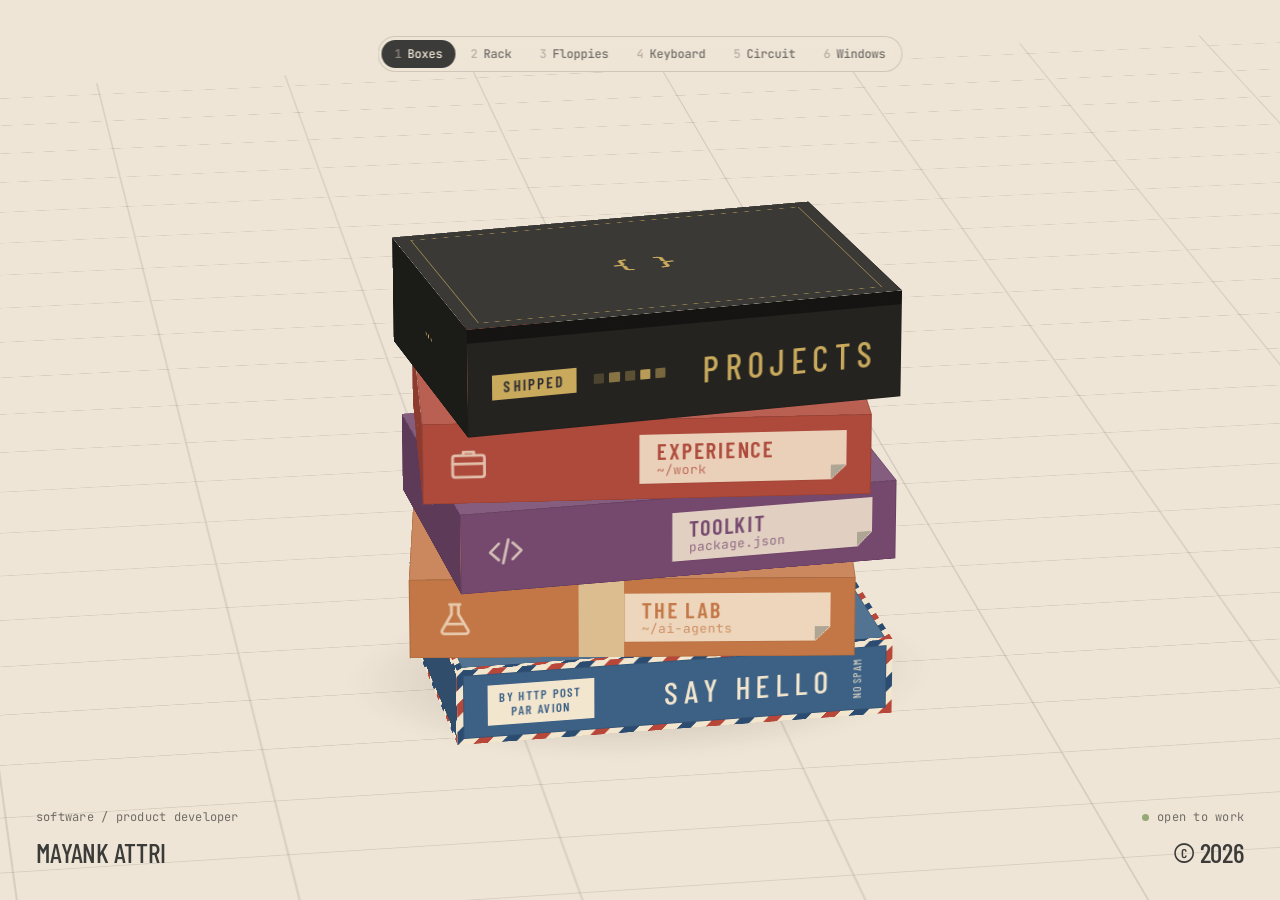
==== index.html @ 4589645f "Portfolio site: six 3D views, projects, experience and lab Plain HTML/CSS/JS portfolio with a switch" ====
<!doctype html>
<html lang="en">
<head>
  <meta charset="utf-8">
  <meta name="viewport" content="width=device-width, initial-scale=1">
  <title>Mayank Attri</title>
  <meta name="description" content="Mayank Attri — software & product developer. Projects, experience, toolkit and contact, in six switchable 3D views.">
  <link rel="preconnect" href="https://fonts.googleapis.com">
  <link rel="preconnect" href="https://fonts.gstatic.com" crossorigin>
  <link rel="stylesheet" href="https://fonts.googleapis.com/css2?family=Barlow+Condensed:wght@400;500;600;700&family=JetBrains+Mono:wght@400;500&family=Caveat:wght@500&display=swap">
  <link rel="icon" href="favicon.svg" type="image/svg+xml">
  <link rel="stylesheet" href="css/base.css?v=10">
  <link rel="stylesheet" href="css/home.css?v=10">
  <link rel="stylesheet" href="css/views.css?v=10">
  <script src="js/data.js?v=10" defer></script>
  <script src="js/views.js?v=10" defer></script>
  <script src="js/home.js?v=10" defer></script>
  <script src="js/twist.js?v=10" defer></script>
  <script src="js/lift.js?v=10" defer></script>
</head>
<body>
<main class="home" data-view="boxes">
  <div class="switcher" role="tablist" aria-label="Choose a view">
    <button type="button" role="tab" data-view="boxes" aria-selected="true"><kbd>1</kbd>Boxes</button>
    <button type="button" role="tab" data-view="rack" aria-selected="false"><kbd>2</kbd>Rack</button>
    <button type="button" role="tab" data-view="floppies" aria-selected="false"><kbd>3</kbd>Floppies</button>
    <button type="button" role="tab" data-view="keyboard" aria-selected="false"><kbd>4</kbd>Keyboard</button>
    <button type="button" role="tab" data-view="circuit" aria-selected="false"><kbd>5</kbd>Circuit</button>
    <button type="button" role="tab" data-view="windows" aria-selected="false"><kbd>6</kbd>Windows</button>
  </div>

  <p class="corner role">software / product developer</p>
  <p class="corner status"><span class="dot" aria-hidden="true"></span> open to work</p>

  <section class="view" data-view="boxes">
  <nav class="stage" aria-label="Sections — boxes">
    <div class="world" data-twist data-lift data-stacked="true">
      <div class="ground" aria-hidden="true"></div>
      <div class="shadow" aria-hidden="true"></div>

      <!-- Top: projects — the lidded black box -->
      <a class="box b-projects" href="projects.html" aria-label="Projects">
        <span class="face f-front">
          <span class="plate">SHIPPED</span>
          <span class="commits" aria-hidden="true"><i></i><i></i><i></i><i></i><i></i></span>
          <span class="spine">PROJECTS</span>
        </span>
        <span class="face f-back"></span>
        <span class="face f-left"><span class="dots">•••</span></span>
        <span class="face f-right"></span>
        <span class="face f-top"><span class="emblem">{ }</span></span>
        <span class="face f-bottom"></span>
      </a>

      <!-- Experience -->
      <a class="box b-work" href="work.html" aria-label="Experience">
        <span class="face f-front">
          <svg class="icon" viewBox="0 0 24 24" aria-hidden="true"><rect x="3" y="7" width="18" height="13" rx="1.5"/><path d="M9 7V5h6v2M3 12h18"/></svg>
          <span class="sticker"><b>EXPERIENCE</b><small>~/work</small></span>
        </span>
        <span class="face f-back"></span>
        <span class="face f-left"><span class="arrows" aria-hidden="true">↑↑</span></span>
        <span class="face f-right"></span>
        <span class="face f-top"></span>
        <span class="face f-bottom"></span>
      </a>

      <!-- Toolkit -->
      <a class="box b-toolkit" href="toolkit.html" aria-label="Toolkit">
        <span class="face f-front">
          <svg class="icon" viewBox="0 0 24 24" aria-hidden="true"><path d="M8 7l-5 5 5 5M16 7l5 5-5 5M13.5 5l-3 14"/></svg>
          <span class="sticker"><b>TOOLKIT</b><small>package.json</small></span>
        </span>
        <span class="face f-back"></span>
        <span class="face f-left"><span class="arrows" aria-hidden="true">↑↑</span></span>
        <span class="face f-right"></span>
        <span class="face f-top"></span>
        <span class="face f-bottom"></span>
      </a>

      <!-- Lab: AI agents and experiments -->
      <a class="box b-lab" href="lab.html" aria-label="Lab">
        <span class="face f-front">
          <svg class="icon" viewBox="0 0 24 24" aria-hidden="true"><path d="M9 3h6M10 3v6L4.5 19a1.5 1.5 0 0 0 1.3 2h12.4a1.5 1.5 0 0 0 1.3-2L14 9V3M7 15h10"/></svg>
          <span class="tape tape-v" aria-hidden="true"></span>
          <span class="sticker"><b>THE LAB</b><small>~/ai-agents</small></span>
        </span>
        <span class="face f-back"></span>
        <span class="face f-left"></span>
        <span class="face f-right"></span>
        <span class="face f-top"><span class="tape tape-top" aria-hidden="true"><span>EXPERIMENTAL · HANDLE WITH CARE · EXPERIMENTAL · HANDLE WITH CARE ·</span></span></span>
        <span class="face f-bottom"></span>
      </a>

      <!-- Contact: the air-mail parcel -->
      <a class="box b-contact" href="contact.html" aria-label="Contact">
        <span class="face f-front">
          <span class="stamp">BY HTTP POST<br>PAR AVION</span>
          <span class="spine">SAY HELLO</span>
          <span class="aside">NO SPAM</span>
        </span>
        <span class="face f-back"></span>
        <span class="face f-left"></span>
        <span class="face f-right"></span>
        <span class="face f-top"><span class="to">TO: YOU</span><span class="postage">200<small>OK</small></span></span>
        <span class="face f-bottom"></span>
      </a>
    </div>
  </nav>
  </section>

  <!-- The other views are built by js/views.js from the same five sections. -->
  <section class="view" data-view="rack" hidden>
    <nav class="stage" aria-label="Sections — server rack"><div class="world" data-twist data-lift data-stacked="true"></div></nav>
  </section>
  <section class="view" data-view="floppies" hidden>
    <nav class="stage" aria-label="Sections — floppy disks"><div class="world" data-twist data-lift data-stacked="false"></div></nav>
  </section>
  <section class="view" data-view="keyboard" hidden>
    <nav class="stage" aria-label="Sections — keyboard"><div class="world" data-orbit></div></nav>
    <p class="hint">type <b>P</b> · <b>E</b> · <b>T</b> · <b>L</b> · <b>C</b> on your keyboard</p>
  </section>
  <section class="view" data-view="circuit" hidden>
    <nav class="stage" aria-label="Sections — circuit board"><div class="world" data-orbit></div></nav>
  </section>
  <section class="view" data-view="windows" hidden>
    <nav class="stage" aria-label="Sections — windows"><div class="world" data-orbit data-spread></div></nav>
  </section>

  <!-- Plain list for small screens and anyone who prefers text -->
  <ul class="list">
    <li><a href="projects.html">Projects</a></li>
    <li><a href="work.html">Experience</a></li>
    <li><a href="toolkit.html">Toolkit</a></li>
    <li><a href="lab.html">Lab</a></li>
    <li><a href="contact.html">Contact</a></li>
  </ul>

  <h1 class="corner name">Mayank Attri</h1>
  <p class="corner copyright">© 2026</p>

  <p class="toast" role="status" aria-live="polite"></p>
</main>
</body>
</html>
---- css/base.css ----
/* Shared tokens, fonts and resets for every page. */
@view-transition { navigation: auto; }

:root {
  --paper: #efe5d6;
  --paper-2: #e4d7c5;
  --ink: #3b3b39;
  --line: rgb(59 59 57 / 0.13);
  --shadow: rgb(40 30 20 / 0.28);

  --c-projects: #242320;
  --c-work: #ad4a3b;
  --c-toolkit: #75496e;
  --c-lab: #c37746;
  --c-contact: #3d6184;
  --gold: #c9a95c;
  --cream: #f3e6cf;
  --tape: rgb(222 196 150 / 0.92);
  --ok: #6f8f4e;

  --gutter: clamp(16px, 3vw, 36px);
  --label: "Barlow Condensed", "Arial Narrow", sans-serif;
  --mono: "JetBrains Mono", ui-monospace, "SFMono-Regular", Consolas, monospace;
  --serif: "Fraunces", Georgia, serif;
  color-scheme: light;
}

/* Night shift: the paving goes dark, the boxes keep their colours. */
@media (prefers-color-scheme: dark) {
  :root:not([data-theme="light"]) {
    --paper: #1b1a18;
    --paper-2: #25231f;
    --ink: #e9dfcf;
    --line: rgb(239 229 214 / 0.08);
    --shadow: rgb(0 0 0 / 0.55);
    color-scheme: dark;
  }
}
:root[data-theme="dark"] {
  --paper: #1b1a18;
  --paper-2: #25231f;
  --ink: #e9dfcf;
  --line: rgb(239 229 214 / 0.08);
  --shadow: rgb(0 0 0 / 0.55);
  color-scheme: dark;
}

*, *::before, *::after { box-sizing: border-box; }
html, body { margin: 0; }
body {
  background: var(--paper);
  color: var(--ink);
  font-family: var(--label);
  -webkit-font-smoothing: antialiased;
  text-rendering: optimizeLegibility;
}
a { color: inherit; }
:focus-visible { outline: 2px solid var(--gold); outline-offset: 3px; }
::selection { background: var(--ink); color: var(--paper); }

.sr-only {
  position: absolute; width: 1px; height: 1px; padding: 0; margin: -1px;
  overflow: hidden; clip: rect(0 0 0 0); white-space: nowrap; border: 0;
}

@media (prefers-reduced-motion: reduce) {
  *, *::before, *::after { animation: none !important; transition: none !important; }
  @view-transition { navigation: none; }
}
---- css/home.css ----
/* The home: a stack of six-faced boxes standing on paving, one box per
   section. Everything is sized from one world unit, --u, so the stack
   fits whatever screen it lands on. */

@property --drop { syntax: "<length>"; inherits: false; initial-value: 0px; }

.home {
  position: relative;
  min-height: 100svh;
  display: grid;
  place-items: center;
  padding: var(--gutter);
  overflow: clip;
  isolation: isolate;
}

/* ---------- corner texts ---------- */
.corner {
  position: absolute;
  z-index: 2;
  margin: 0;
  font: 500 clamp(1.15rem, 0.85rem + 1.1vw, 1.7rem) / 0.9 var(--label);
  letter-spacing: -0.005em;
  text-transform: uppercase;
}
.name { left: var(--gutter); bottom: var(--gutter); }
.copyright { right: var(--gutter); bottom: var(--gutter); }
.role, .status {
  bottom: calc(var(--gutter) + clamp(1.15rem, 0.85rem + 1.1vw, 1.7rem) + 12px);
  font: 400 12px/1.2 var(--mono);
  text-transform: none;
  letter-spacing: 0.02em;
  opacity: 0.7;
}
.role { left: var(--gutter); }
.status { right: var(--gutter); display: flex; align-items: center; gap: 8px; }
.dot {
  width: 7px; height: 7px; border-radius: 50%;
  background: var(--ok);
  box-shadow: 0 0 0 0 var(--ok);
  animation: ping 2.4s ease-out infinite;
}
@keyframes ping { 0% { box-shadow: 0 0 0 0 rgb(111 143 78 / .55); } 70%, 100% { box-shadow: 0 0 0 7px rgb(111 143 78 / 0); } }

/* ---------- the stage and the camera ---------- */
.stage {
  --u: min(
    calc((100vw - 2 * var(--gutter)) / 380),
    calc((100svh - 2 * var(--gutter) - 90px) / 400),
    2.2px
  );
  --w: calc(255 * var(--u));
  --d: calc(176 * var(--u));
  position: relative;
  width: calc(380 * var(--u));
  height: calc(400 * var(--u));
  perspective: calc(3400 * var(--u));
  perspective-origin: 50% 35%;
}
.world {
  position: absolute;
  left: 50%;
  top: var(--origin-y, 80%);
  width: 0;
  height: 0;
  transform-style: preserve-3d;
  /* Each view sets its own camera: --elev (looking down), --yaw, --scale.
     --oe / --oy are the orbit drag (js/views.js), --tilt the pointer drift. */
  transform:
    scale3d(var(--scale, 1), var(--scale, 1), var(--scale, 1))
    rotateX(calc(-1 * (var(--elev, 19deg) + var(--oe, 0deg))))
    rotateY(calc(var(--yaw, 9deg) + var(--tilt, 0deg) + var(--oy, 0deg)));
  transition: transform 0.8s cubic-bezier(0.2, 0.7, 0.2, 1);
}
.world.orbiting { transition: none; }

/* The paving: joints seen by the same camera, running off past the edges. */
.ground {
  position: absolute;
  left: calc(-1300 * var(--u));
  top: calc(-1300 * var(--u));
  width: calc(2600 * var(--u));
  height: calc(2600 * var(--u));
  transform: rotateX(90deg);
  background-image:
    linear-gradient(var(--line) calc(1.4 * var(--u)), transparent 0),
    linear-gradient(90deg, var(--line) calc(1.4 * var(--u)), transparent 0);
  background-size: calc(150 * var(--u)) calc(75 * var(--u));
  background-position: calc(18 * var(--u)) calc(30 * var(--u));
  pointer-events: none;
}
.shadow {
  position: absolute;
  left: calc(-170 * var(--u));
  top: calc(-130 * var(--u));
  width: calc(340 * var(--u));
  height: calc(260 * var(--u));
  transform: rotateX(90deg) translateZ(calc(0.5 * var(--u)));
  background: radial-gradient(closest-side, var(--shadow), transparent);
  filter: blur(calc(6 * var(--u)));
  pointer-events: none;
}

/* ---------- a box: six faces around its own centre ---------- */
.box {
  --c: #888;
  --y: 0;          /* height of its base above the ground, in units */
  --h: calc(48 * var(--u));
  --x: 0;          /* sideways nudge, in units */
  --turn: 0deg;
  --pull: 0;
  --i: 0;          /* arrival order, bottom first */
  position: absolute;
  left: 0;
  top: 0;
  width: 0;
  height: 0;
  padding: 0;
  border: 0;
  background: none;
  font: inherit;
  color: var(--cream);
  text-decoration: none;
  cursor: pointer;
  outline: none;
  -webkit-tap-highlight-color: transparent;
  transform-style: preserve-3d;
  /* --lift hinges the box (and whatever rests on it) up about the back-bottom
     edge of the box being lifted (js/lift.js sets the --h* hinge values).
     At --lift: 0deg this prefix is the identity. */
  --lift: 0deg;
  --hx: 0;
  --hz: 0;
  --hy: 0px;
  --hturn: 0deg;
  --hdepth: var(--d);
  --z: 0;          /* front/back position, in units */
  --press: 0;      /* pushed down (keys) or raised (chips), in units */
  --pull-dist: 44; /* how far hover pulls it out towards you */
  transform:
    translate3d(calc(var(--hx) * var(--u)), var(--hy), calc(var(--hz) * var(--u)))
    rotateY(var(--hturn))
    translateZ(calc(var(--hdepth) / -2))
    rotateX(var(--lift))
    translateZ(calc(var(--hdepth) / 2))
    rotateY(calc(-1 * var(--hturn)))
    translate3d(calc(-1 * var(--hx) * var(--u)), calc(-1 * var(--hy)), calc(-1 * var(--hz) * var(--u)))
    translate3d(calc(var(--x) * var(--u)), calc(var(--drop) - var(--y) * var(--u) - var(--h) / 2 + var(--press) * var(--u)), calc(var(--z) * var(--u)))
    rotateY(var(--turn))
    translate3d(0, calc(var(--pull) * -3 * var(--u)), calc(var(--pull) * var(--pull-dist) * var(--u)));
  transition: transform 0.45s cubic-bezier(0.2, 0.8, 0.2, 1);
  animation: arrive 0.85s cubic-bezier(0.3, 1.35, 0.55, 1) both;
  animation-delay: calc(150ms + var(--i) * 120ms);
}
@keyframes arrive {
  from { --drop: calc(-640 * var(--u)); }
  to   { --drop: 0px; }
}
@media (hover: hover) {
  .box:hover { --pull: 1; }
}
.box:focus-visible { --pull: 1; }
.box:focus-visible .f-front { outline: calc(2 * var(--u)) solid var(--gold); outline-offset: calc(3 * var(--u)); }

.world.tidy .box { --turn: 0deg; --x: 0; }

.face {
  position: absolute;
  left: 0;
  top: 0;
  display: block;
  overflow: hidden;
  backface-visibility: hidden;
  background: var(--c);
  box-shadow: inset 0 0 0 calc(0.6 * var(--u)) rgb(0 0 0 / 0.12);
}
.f-front, .f-back {
  width: var(--w); height: var(--h);
  margin: calc(var(--h) / -2) 0 0 calc(var(--w) / -2);
}
.f-left, .f-right {
  width: var(--d); height: var(--h);
  margin: calc(var(--h) / -2) 0 0 calc(var(--d) / -2);
}
.f-top, .f-bottom {
  width: var(--w); height: var(--d);
  margin: calc(var(--d) / -2) 0 0 calc(var(--w) / -2);
}
.f-front  { transform: translateZ(calc(var(--d) / 2)); }
.f-back   { transform: rotateY(180deg) translateZ(calc(var(--d) / 2)); }
.f-right  { transform: rotateY(90deg) translateZ(calc(var(--w) / 2)); }
.f-left   { transform: rotateY(-90deg) translateZ(calc(var(--w) / 2)); }
.f-top    { transform: rotateX(90deg) translateZ(calc(var(--h) / 2)); }
.f-bottom { transform: rotateX(-90deg) translateZ(calc(var(--h) / 2)); }

/* light from above and a touch to the left */
.f-top    { background: color-mix(in oklab, var(--c), white 12%); }
.f-left   { background: color-mix(in oklab, var(--c), black 14%); }
.f-right, .f-back { background: color-mix(in oklab, var(--c), black 26%); }
.f-bottom { background: color-mix(in oklab, var(--c), black 40%); }

.f-front {
  display: flex;
  align-items: center;
  gap: calc(10 * var(--u));
  padding: 0 calc(14 * var(--u));
}

/* ---------- the five boxes, bottom to top ---------- */
.b-contact  { --c: var(--c-contact);  --y: 0;   --h: calc(46 * var(--u)); --turn: 2deg;  --x: 4;  --i: 0; }
.b-lab      { --c: var(--c-lab);      --y: 46;  --h: calc(48 * var(--u)); --turn: -8deg; --x: -6; --i: 1; }
.b-toolkit  { --c: var(--c-toolkit);  --y: 94;  --h: calc(48 * var(--u)); --turn: 4deg;  --x: 3;  --i: 2; }
.b-work     { --c: var(--c-work);     --y: 142; --h: calc(48 * var(--u)); --turn: -5deg; --x: -2; --i: 3; }
.b-projects { --c: var(--c-projects); --y: 190; --h: calc(64 * var(--u)); --turn: 7deg;  --x: 2;  --i: 4; }

/* shared bits */
.icon {
  flex: none;
  width: calc(24 * var(--u));
  height: calc(24 * var(--u));
  fill: none;
  stroke: currentColor;
  stroke-width: 1.6;
  stroke-linecap: round;
  stroke-linejoin: round;
  opacity: 0.75;
}
.sticker {
  margin-left: auto;
  position: relative;
  display: grid;
  align-content: center;
  gap: calc(2 * var(--u));
  width: calc(118 * var(--u));
  height: calc(30 * var(--u));
  padding: 0 calc(10 * var(--u));
  background: color-mix(in oklab, var(--cream), var(--c) 14%);
  color: var(--c);
  clip-path: polygon(0 0, 100% 0, 100% calc(100% - 9 * var(--u)), calc(100% - 9 * var(--u)) 100%, 0 100%);
  box-shadow: 0 calc(1 * var(--u)) 0 rgb(0 0 0 / 0.1);
}
.sticker::after {
  content: "";
  position: absolute;
  right: 0;
  bottom: 0;
  width: calc(9 * var(--u));
  height: calc(9 * var(--u));
  background: linear-gradient(135deg, color-mix(in oklab, var(--cream), black 22%) 50%, transparent 50%);
}
.sticker b {
  font: 600 calc(13 * var(--u)) / 1 var(--label);
  letter-spacing: 0.08em;
}
.sticker small {
  font: 400 calc(7.5 * var(--u)) / 1 var(--mono);
  opacity: 0.75;
}
.arrows {
  display: grid;
  place-items: center;
  height: 100%;
  font: 600 calc(16 * var(--u)) / 1 var(--label);
  letter-spacing: -0.1em;
  opacity: 0.55;
}

/* projects: black, gold, lidded */
.b-projects { color: var(--gold); }
.b-projects .f-front {
  background: linear-gradient(to bottom, color-mix(in oklab, var(--c), black 25%) 0 calc(8 * var(--u)), var(--c) 0);
  padding-top: calc(8 * var(--u));
}
.plate {
  padding: calc(3 * var(--u)) calc(7 * var(--u));
  background: var(--gold);
  color: var(--c);
  font: 600 calc(9 * var(--u)) / 1 var(--label);
  letter-spacing: 0.14em;
}
.commits { display: flex; gap: calc(3 * var(--u)); }
.commits i {
  width: calc(6 * var(--u));
  height: calc(6 * var(--u));
  border-radius: 1px;
  background: var(--gold);
}
.commits i:nth-child(1) { opacity: 0.25; }
.commits i:nth-child(2) { opacity: 0.6; }
.commits i:nth-child(3) { opacity: 0.35; }
.commits i:nth-child(4) { opacity: 0.9; }
.commits i:nth-child(5) { opacity: 0.5; }
.spine {
  margin-left: auto;
  font: 500 calc(21 * var(--u)) / 1 var(--label);
  letter-spacing: 0.18em;
}
.b-projects .f-top::before {
  content: "";
  position: absolute;
  inset: calc(9 * var(--u));
  border: calc(0.8 * var(--u)) solid color-mix(in oklab, var(--gold), transparent 35%);
}
.emblem {
  position: absolute;
  inset: 0;
  display: grid;
  place-items: center;
  font: 500 calc(22 * var(--u)) / 1 var(--mono);
  color: var(--gold);
}
.dots {
  display: grid;
  place-items: center;
  height: 100%;
  font-size: calc(10 * var(--u));
  letter-spacing: 0.3em;
}

/* lab: sealed with tape */

.tape {
  position: absolute;
  background: var(--tape);
  color: color-mix(in oklab, var(--c-lab), black 45%);
  font: 600 calc(7 * var(--u)) / 1 var(--label);
  letter-spacing: 0.12em;
  white-space: nowrap;
  overflow: hidden;
}
.tape-v { left: 38%; top: 0; bottom: 0; width: calc(26 * var(--u)); }
.tape-top {
  left: 38%;
  top: 0;
  bottom: 0;
  width: calc(26 * var(--u));
  writing-mode: vertical-rl;
  display: grid;
  place-items: center;
}
.b-lab.shake { animation: shake 0.45s ease both; }
@keyframes shake {
  0%, 100% { translate: 0 0; }
  20% { translate: calc(-5 * var(--u)) 0; }
  40% { translate: calc(5 * var(--u)) 0; }
  60% { translate: calc(-3 * var(--u)) 0; }
  80% { translate: calc(2 * var(--u)) 0; }
}

/* contact: air mail */
.b-contact .f-front,
.b-contact .f-top,
.b-contact .f-left {
  border: calc(4 * var(--u)) solid transparent;
  border-image: repeating-linear-gradient(
      -45deg,
      #b8473a 0 calc(6 * var(--u)),
      var(--cream) 0 calc(12 * var(--u)),
      #2b4c70 0 calc(18 * var(--u)),
      var(--cream) 0 calc(24 * var(--u))
    ) 6;
}
.stamp {
  padding: calc(4 * var(--u)) calc(7 * var(--u));
  background: var(--cream);
  color: var(--c-contact);
  font: 600 calc(7.5 * var(--u)) / 1.15 var(--label);
  letter-spacing: 0.1em;
  text-align: center;
}
.b-contact .spine { font-size: calc(19 * var(--u)); color: var(--cream); }
.aside {
  font: 500 calc(7 * var(--u)) / 1 var(--label);
  letter-spacing: 0.1em;
  opacity: 0.8;
  writing-mode: vertical-rl;
  rotate: 180deg;
}
.to {
  position: absolute;
  left: calc(20 * var(--u));
  bottom: calc(22 * var(--u));
  font: 500 calc(14 * var(--u)) / 1 var(--label);
  letter-spacing: 0.12em;
}
.postage {
  position: absolute;
  right: calc(18 * var(--u));
  top: calc(18 * var(--u));
  display: grid;
  place-items: center;
  width: calc(38 * var(--u));
  height: calc(46 * var(--u));
  background: var(--cream);
  color: var(--c-work);
  font: 700 calc(15 * var(--u)) / 1 var(--label);
  -webkit-mask: radial-gradient(circle at 50% 50%, #000 0 0) , radial-gradient(calc(2.2 * var(--u)) at calc(2.2 * var(--u)) calc(2.2 * var(--u)), #0000 98%, #000) calc(-2.2 * var(--u)) calc(-2.2 * var(--u)) / calc(5.5 * var(--u)) calc(5.5 * var(--u));
  mask-composite: intersect;
  -webkit-mask-composite: source-in;
}
.postage small { font-size: calc(8 * var(--u)); letter-spacing: 0.1em; margin-top: calc(-8 * var(--u)); }

/* ---------- plain list, small screens only ---------- */
.list { display: none; }
@media (max-width: 520px) {
  .home { align-content: center; row-gap: 12px; padding-bottom: 72px; }
  .stage { --u: min(calc((100vw - 2 * var(--gutter)) / 380), calc((100svh - 260px) / 400)); }
  .list {
    display: flex;
    flex-wrap: wrap;
    justify-content: center;
    gap: 6px 18px;
    margin: 0;
    padding: 0;
    list-style: none;
    font: 500 1.15rem/1 var(--label);
    letter-spacing: 0.06em;
    text-transform: uppercase;
  }
  .list a { text-decoration: none; border-bottom: 1px solid var(--line); }
  .list span { opacity: 0.5; }
  .list small { font-size: 0.7em; }
}

/* ---------- toast ---------- */
.toast {
  position: fixed;
  left: 50%;
  bottom: calc(var(--gutter) + 44px);
  z-index: 5;
  margin: 0;
  padding: 10px 14px;
  translate: -50% 12px;
  background: var(--ink);
  color: var(--paper);
  font: 400 12.5px/1.3 var(--mono);
  border-radius: 6px;
  opacity: 0;
  pointer-events: none;
  transition: opacity 0.25s, translate 0.25s;
  max-width: calc(100vw - 2 * var(--gutter));
}
.toast.show { opacity: 1; translate: -50% 0; }

/* ---------- twist (js/twist.js) ---------- */
.box {
  touch-action: pan-y;          /* sideways drags turn the box; vertical still scrolls */
  user-select: none;
  -webkit-user-select: none;
  -webkit-user-drag: none;
}
.box.held { cursor: grabbing; }
.spinner {
  display: block;
  position: absolute;
  left: 0;
  top: 0;
  transform-style: preserve-3d;
  transform: rotateY(var(--spin, 0deg));
}
/* what the turned faces show */
.f-back {
  display: grid;
  place-items: center;
  font: 500 calc(17 * var(--u)) / 1 var(--label);
  letter-spacing: 0.22em;
  text-transform: uppercase;
  opacity: 1;
}
.b-projects .f-back { color: var(--gold); }

/* ---------- lift (js/lift.js) ---------- */
.box.lifting { transition: none; }   /* the lift follows the pointer exactly */
.f-bottom { display: grid; place-items: center; padding: calc(12 * var(--u)); }
.note {
  font: 400 calc(9.5 * var(--u)) / 1.3 var(--mono);
  color: var(--cream);
  opacity: 0.75;
  text-align: center;
}
---- css/views.css ----
/* The view switcher and the five extra views (rack, floppies, keyboard,
   circuit, windows). The engine — stage, world, box, faces — is home.css. */

/* ---------- switcher ---------- */
.switcher {
  position: absolute;
  top: var(--gutter);
  left: 50%;
  translate: -50% 0;
  z-index: 4;
  display: flex;
  gap: 2px;
  max-width: calc(100% - 2 * var(--gutter));
  padding: 3px;
  overflow-x: auto;
  scrollbar-width: none;
  border: 1px solid color-mix(in oklab, var(--ink), transparent 82%);
  border-radius: 999px;
  background: color-mix(in oklab, var(--paper), transparent 15%);
  backdrop-filter: blur(6px);
}
.switcher::-webkit-scrollbar { display: none; }
.switcher button {
  flex: none;
  padding: 8px 13px;
  border: 0;
  border-radius: 999px;
  background: none;
  color: var(--ink);
  font: 500 12px/1 var(--mono);
  white-space: nowrap;
  opacity: 0.7;
  cursor: pointer;
  transition: background 0.2s, color 0.2s, opacity 0.2s;
}
.switcher button:hover { opacity: 1; }
.switcher button[aria-selected="true"] { background: var(--ink); color: var(--paper); opacity: 1; }
.switcher kbd { font: inherit; opacity: 0.45; margin-right: 6px; }
@media (max-width: 640px) { .switcher kbd { display: none; } .switcher button { padding: 8px 10px; } }

/* room for the switcher above and the corner texts below */
.stage { --u: min(calc((100vw - 2 * var(--gutter)) / 380), calc((100svh - 2 * var(--gutter) - 150px) / 400), 2.2px); }
@media (max-width: 520px) {
  .stage { --u: min(calc((100vw - 2 * var(--gutter)) / 380), calc((100svh - 300px) / 400)); }
}
.home { padding-top: calc(var(--gutter) + 40px); }

.view { display: grid; place-items: center; row-gap: 6px; }
.view[hidden] { display: none; }
.hint { margin: 0; font: 400 12px/1 var(--mono); opacity: 0.55; }
.hint b { font-weight: 500; padding: 2px 5px; border: 1px solid color-mix(in oklab, var(--ink), transparent 70%); border-radius: 3px; }
@media (hover: none) { .hint { display: none; } }

.shadow {
  left: calc(var(--sw, 340) * var(--u) / -2);
  top: calc(var(--sd, 260) * var(--u) / -2);
  width: calc(var(--sw, 340) * var(--u));
  height: calc(var(--sd, 260) * var(--u));
}
.static { pointer-events: none; cursor: default; }
.box.shake, .win.shake { animation: shake 0.45s ease both; }

@keyframes blink { 50% { opacity: 0.25; } }

/* ================================================================ rack */
[data-view="rack"] .stage { --w: calc(300 * var(--u)); --d: calc(210 * var(--u)); }
.rack { --c: #2c2e33; --pull-dist: 95; color: #cfd3d8; }
.rack .f-front {
  gap: calc(8 * var(--u));
  padding: 0;
  background: linear-gradient(#3b3e44, #2a2c31);
}
.rack .f-front::before {
  content: "";
  position: absolute;
  left: calc(16 * var(--u));
  top: 0;
  bottom: 0;
  width: calc(3 * var(--u));
  background: var(--a);
}
.rack .f-top {
  background:
    repeating-linear-gradient(90deg, rgb(0 0 0 / 0.3) 0 calc(2 * var(--u)), transparent 0 calc(7 * var(--u))) 50% 10% / 80% 20% no-repeat,
    #3a3d43;
}
.rack .f-left, .rack .f-right {
  background: repeating-linear-gradient(90deg, rgb(255 255 255 / 0.05) 0 calc(1 * var(--u)), transparent 0 calc(9 * var(--u))), #25272b;
}
.rack .f-back { background: #1f2124; color: #8b9098; }
.ear {
  align-self: stretch;
  flex: none;
  width: calc(16 * var(--u));
  display: flex;
  flex-direction: column;
  justify-content: space-evenly;
  align-items: center;
  background: #44474e;
}
.ear i { width: calc(5 * var(--u)); height: calc(5 * var(--u)); border-radius: 50%; background: #18191c; box-shadow: inset 0 0 0 calc(1 * var(--u)) #5d616a; }
.leds { display: flex; gap: calc(4 * var(--u)); padding-left: calc(6 * var(--u)); }
.led { width: calc(4.5 * var(--u)); height: calc(4.5 * var(--u)); border-radius: 50%; background: #45d16b; box-shadow: 0 0 calc(4 * var(--u)) #45d16b; }
.led.act { background: #f2b544; box-shadow: 0 0 calc(4 * var(--u)) #f2b544; animation: blink 1.1s steps(2) infinite; animation-delay: var(--dl, 0s); }
.led.err { background: #ef4c3c; box-shadow: 0 0 calc(5 * var(--u)) #ef4c3c; animation: blink 0.9s steps(2) infinite; }
.led.off { background: #4a4d52; box-shadow: none; }
.vent {
  flex: 1;
  align-self: center;
  height: 55%;
  background: repeating-linear-gradient(90deg, #16171a 0 calc(2 * var(--u)), transparent 0 calc(5 * var(--u)));
  opacity: 0.8;
}
.tag { display: grid; text-align: right; font: 600 calc(11 * var(--u)) / 1 var(--label); letter-spacing: 0.12em; color: var(--a); }
.tag small { font: 400 calc(6 * var(--u)) / 1.4 var(--mono); letter-spacing: 0; color: #9aa0a8; }
.bays { display: grid; grid-template-columns: repeat(4, calc(26 * var(--u))); gap: calc(3 * var(--u)); height: 72%; }
.bays i { position: relative; background: #1c1d21; border: calc(0.8 * var(--u)) solid #4b4f57; }
.bays i::after {
  content: "";
  position: absolute;
  right: calc(3 * var(--u));
  top: calc(3 * var(--u));
  width: calc(3 * var(--u));
  height: calc(3 * var(--u));
  border-radius: 50%;
  background: #45d16b;
  animation: blink 1.3s steps(2) infinite;
  animation-delay: var(--dl, 0s);
}
.ports { display: grid; grid-template-columns: repeat(12, calc(9 * var(--u))); gap: calc(2 * var(--u)); }
.ports i { height: calc(9 * var(--u)); background: #111214; border-top: calc(2 * var(--u)) solid #3c3f45; }
.ports i.on { border-top-color: #45d16b; animation: blink 0.7s steps(2) infinite; animation-delay: var(--dl, 0s); }
.offline.beta { color: #f2b544; }
.offline { font: 600 calc(8 * var(--u)) / 1 var(--mono); letter-spacing: 0.12em; color: #ef4c3c; }
.asset {
  position: absolute;
  left: 12%;
  bottom: 14%;
  padding: calc(4 * var(--u)) calc(8 * var(--u));
  background: #e9e4da;
  color: #2c2e33;
  font: 500 calc(8 * var(--u)) / 1 var(--mono);
}

/* ============================================================ floppies */
[data-view="floppies"] .world { --elev: 42deg; --yaw: 0deg; --scale: 1.08; --origin-y: 56%; }
.floppy {
  --w: calc(130 * var(--u));
  --d: calc(130 * var(--u));
  --h: calc(5 * var(--u));
  --pull-dist: 0;
  color: #222;
}
@media (hover: hover) { .floppy:hover { --press: -10; } }
.floppy:focus-visible { --press: -10; }
.floppy .f-top {
  background: var(--c);
  clip-path: polygon(0 0, 100% 0, 100% 100%, 7% 100%, 0 93%);
}
.flabel {
  position: absolute;
  left: 9%;
  right: 9%;
  top: 6%;
  height: 50%;
  display: grid;
  align-content: start;
  gap: calc(5 * var(--u));
  padding: calc(8 * var(--u)) calc(8 * var(--u));
  background: repeating-linear-gradient(transparent 0 calc(13 * var(--u)), rgb(61 97 132 / 0.22) 0 calc(13.7 * var(--u))) 0 calc(11 * var(--u)), #f4ecdc;
}
.flabel b { font: 500 calc(16 * var(--u)) / 1 "Caveat", "Segoe Print", cursive; color: #1d3a8a; }
.flabel small { font: 400 calc(6 * var(--u)) / 1 var(--mono); color: #555; }
.shutter {
  position: absolute;
  left: 27%;
  width: 46%;
  bottom: 0;
  height: 33%;
  background: linear-gradient(90deg, #9ea3a8, #dfe2e5 40%, #b3b7bb);
}
.shutter i { position: absolute; left: 60%; width: 16%; top: 16%; height: 66%; background: #2a2a2a; }
.fhole { position: absolute; bottom: 5%; left: 5%; width: calc(7 * var(--u)); height: calc(7 * var(--u)); background: #111; }
.fhole.wp { left: auto; right: 5%; height: calc(4 * var(--u)); }
.fhole.wp.open { height: calc(9 * var(--u)); }
.wpstamp {
  position: absolute;
  right: 12%;
  top: 34%;
  padding: calc(2 * var(--u)) calc(4 * var(--u));
  border: calc(1.4 * var(--u)) solid #c0392b;
  color: #c0392b;
  font: 700 calc(7 * var(--u)) / 1 var(--label);
  letter-spacing: 0.08em;
  rotate: -12deg;
}
.floppy .f-bottom { align-items: end; background: color-mix(in oklab, var(--c), black 25%); }
.floppy .f-bottom::before {
  content: "";
  position: absolute;
  top: 18%;
  left: 36%;
  width: 28%;
  aspect-ratio: 1;
  border-radius: 50%;
  background: radial-gradient(circle, #444 0 22%, #c9ccd0 24% 100%);
}
.floppy.inserting { --press: -70; opacity: 0; transition: transform 0.32s ease-in, opacity 0.32s ease-in; }

/* ============================================================ keyboard */
[data-view="keyboard"] .world { --elev: 40deg; --yaw: 0deg; --scale: 0.98; --origin-y: 56%; }
.plate {
  --c: #2b2b30;
  --w: calc(410 * var(--u));
  --d: calc(180 * var(--u));
  --h: calc(14 * var(--u));
}
.plate .f-top { background: #35353b; }
.plate .f-front { justify-content: space-between; color: #8d8f96; }
.kb-leds { display: flex; gap: calc(6 * var(--u)); }
.kb-leds i { width: calc(4 * var(--u)); height: calc(4 * var(--u)); border-radius: 50%; background: #45484f; }
.kb-leds i.on { background: #45d16b; box-shadow: 0 0 calc(4 * var(--u)) #45d16b; }
.kb-name { font: 500 calc(7 * var(--u)) / 1 var(--mono); letter-spacing: 0.1em; }
.key {
  --c: #e6ddcd;
  --w: calc(34 * var(--u));
  --d: calc(34 * var(--u));
  --h: calc(12 * var(--u));
  --y: 14;
  --pull-dist: 0;
  color: #3b3b39;
  transition: transform 0.07s ease-out;
}
.key .f-top {
  display: grid;
  align-content: space-between;
  padding: calc(4 * var(--u)) calc(5 * var(--u));
  background: color-mix(in oklab, var(--c), white 22%);
  border-radius: calc(3 * var(--u));
}
.key b { font: 600 calc(11 * var(--u)) / 1 var(--label); }
.key small { font: 400 calc(5.4 * var(--u)) / 1 var(--mono); opacity: 0.9; }
.key.sk { color: var(--cream); }
.key.sk .f-top { background: color-mix(in oklab, var(--c), white 10%); }
.key.space { --w: calc(224 * var(--u)); }
.key.space .f-top { place-content: center; }
@media (hover: hover) { .key:hover { --pull: 0; --press: 1.5; } }
.key:active, .key.down { --press: 5; }
.key:focus-visible { --press: 3; }

/* ============================================================= circuit */
[data-view="circuit"] .world { --elev: 55deg; --yaw: -6deg; --scale: 0.9; --origin-y: 56%; }
.board {
  --c: #1a4a31;
  --w: calc(400 * var(--u));
  --d: calc(280 * var(--u));
  --h: calc(6 * var(--u));
}
.board .f-top { background: #1f5a3b; }
.pcb { position: absolute; inset: 0; width: 100%; height: 100%; }
.trace { fill: none; stroke: #c08a3e; stroke-opacity: 0.55; stroke-width: 2.2; stroke-linecap: round; stroke-linejoin: round; transition: stroke 0.2s, stroke-opacity 0.2s; }
.trace.live { stroke: #ffd27a; stroke-opacity: 1; stroke-dasharray: 6 4; filter: drop-shadow(0 0 2px #ffd27a); animation: flow 0.6s linear infinite; }
.trace.broken { stroke-dasharray: 4 7; }
@keyframes flow { to { stroke-dashoffset: -10; } }
.via { fill: #0f2c1d; stroke: #c08a3e; stroke-width: 1.2; }
.pin { fill: #cfd2d6; }
.hole { fill: var(--paper); stroke: #c9ccd0; stroke-width: 2; }
.silk { fill: #e9f1ea; font: 6.5px var(--mono); opacity: 0.8; }
.cpu, .chip { color: #d7d9dc; }
.cpu { --c: #17171a; --w: calc(86 * var(--u)); --d: calc(86 * var(--u)); --h: calc(10 * var(--u)); --y: 6; }
.chip { --c: #17171a; --w: calc(70 * var(--u)); --d: calc(46 * var(--u)); --h: calc(8 * var(--u)); --y: 6; --pull-dist: 0; }
.cpu .f-top, .chip .f-top {
  display: grid;
  place-content: center;
  gap: calc(3 * var(--u));
  text-align: center;
  background: #222226;
}
.cpu .f-top { background: linear-gradient(135deg, #2a2a2f, #1c1c20); box-shadow: inset 0 0 0 calc(5 * var(--u)) #2f3035; }
.cpu b { font: 600 calc(13 * var(--u)) / 1 var(--label); letter-spacing: 0.2em; color: var(--gold); }
.cpu small, .chip b { font: 500 calc(6.5 * var(--u)) / 1 var(--mono); letter-spacing: 0.06em; opacity: 0.8; }
.chip small { font: 600 calc(9 * var(--u)) / 1 var(--label); letter-spacing: 0.15em; color: var(--a); }
.chip .f-top::before {
  content: "";
  position: absolute;
  left: calc(5 * var(--u));
  top: calc(5 * var(--u));
  width: calc(4 * var(--u));
  height: calc(4 * var(--u));
  border-radius: 50%;
  background: #3a3a3f;
}
@media (hover: hover) { .chip:hover { --pull: 0; --press: -9; } }
.chip:focus-visible { --press: -9; }

/* ============================================================= windows */
[data-view="windows"] .world { --elev: 6deg; --yaw: -18deg; --origin-y: 82%; --spread: 1; transition: transform 0.8s cubic-bezier(0.2, 0.7, 0.2, 1), --spread 0.5s; }
@media (hover: hover) { [data-view="windows"] .stage:hover .world { --spread: 1.3; } }
.win {
  --pull: 0;
  position: absolute;
  left: calc(-115 * var(--u));
  top: calc(-75 * var(--u));
  width: calc(230 * var(--u));
  height: calc(150 * var(--u));
  display: flex;
  flex-direction: column;
  padding: 0;
  border: 0;
  border-radius: calc(5 * var(--u));
  overflow: hidden;
  background: #17181b;
  color: #d8d2c6;
  font: 400 calc(7.2 * var(--u)) / 1.5 var(--mono);
  text-align: left;
  text-decoration: none;
  cursor: pointer;
  outline: none;
  box-shadow: 0 0 0 1px rgb(0 0 0 / 0.35), 0 calc(10 * var(--u)) calc(24 * var(--u)) rgb(0 0 0 / 0.18);
  backface-visibility: hidden;
  -webkit-tap-highlight-color: transparent;
  transform: translate3d(
    calc(var(--x) * var(--spread, 1) * var(--u)),
    calc((var(--y) - var(--pull) * 10) * var(--u) + var(--drop)),
    calc((var(--z) * var(--spread, 1) + var(--pull) * 40) * var(--u))
  );
  transition: transform 0.45s cubic-bezier(0.2, 0.8, 0.2, 1);
  animation: arrive 0.85s cubic-bezier(0.3, 1.35, 0.55, 1) both;
  animation-delay: calc(150ms + var(--i) * 120ms);
}
@property --spread { syntax: "<number>"; inherits: true; initial-value: 1; }
@media (hover: hover) { .win:hover { --pull: 1; } }
.win:focus-visible { --pull: 1; box-shadow: 0 0 0 calc(2 * var(--u)) var(--gold); }
.titlebar {
  display: flex;
  align-items: center;
  gap: calc(3.5 * var(--u));
  padding: calc(5 * var(--u)) calc(7 * var(--u));
  background: var(--c);
  color: var(--cream);
  font-size: calc(6.8 * var(--u));
}
.titlebar i { flex: none; width: calc(6 * var(--u)); height: calc(6 * var(--u)); border-radius: 50%; background: #ff5f57; }
.titlebar i:nth-child(2) { background: #febc2e; }
.titlebar i:nth-child(3) { background: #28c840; }
.titlebar span { flex: 1; text-align: center; margin-right: calc(22 * var(--u)); opacity: 0.92; white-space: nowrap; overflow: hidden; text-overflow: ellipsis; }
.wbody { flex: 1; padding: calc(7 * var(--u)) calc(9 * var(--u)); white-space: pre; overflow: hidden; }
.wbody .p { color: #8fc46a; }
.wbody .k { color: #d9b56a; }
.wbody .e { color: #ff6b5b; }
.wbody .m { opacity: 0.55; }
.cursor { display: inline-block; width: calc(5 * var(--u)); height: calc(9 * var(--u)); vertical-align: middle; background: #d8d2c6; animation: blink 1s steps(2) infinite; }
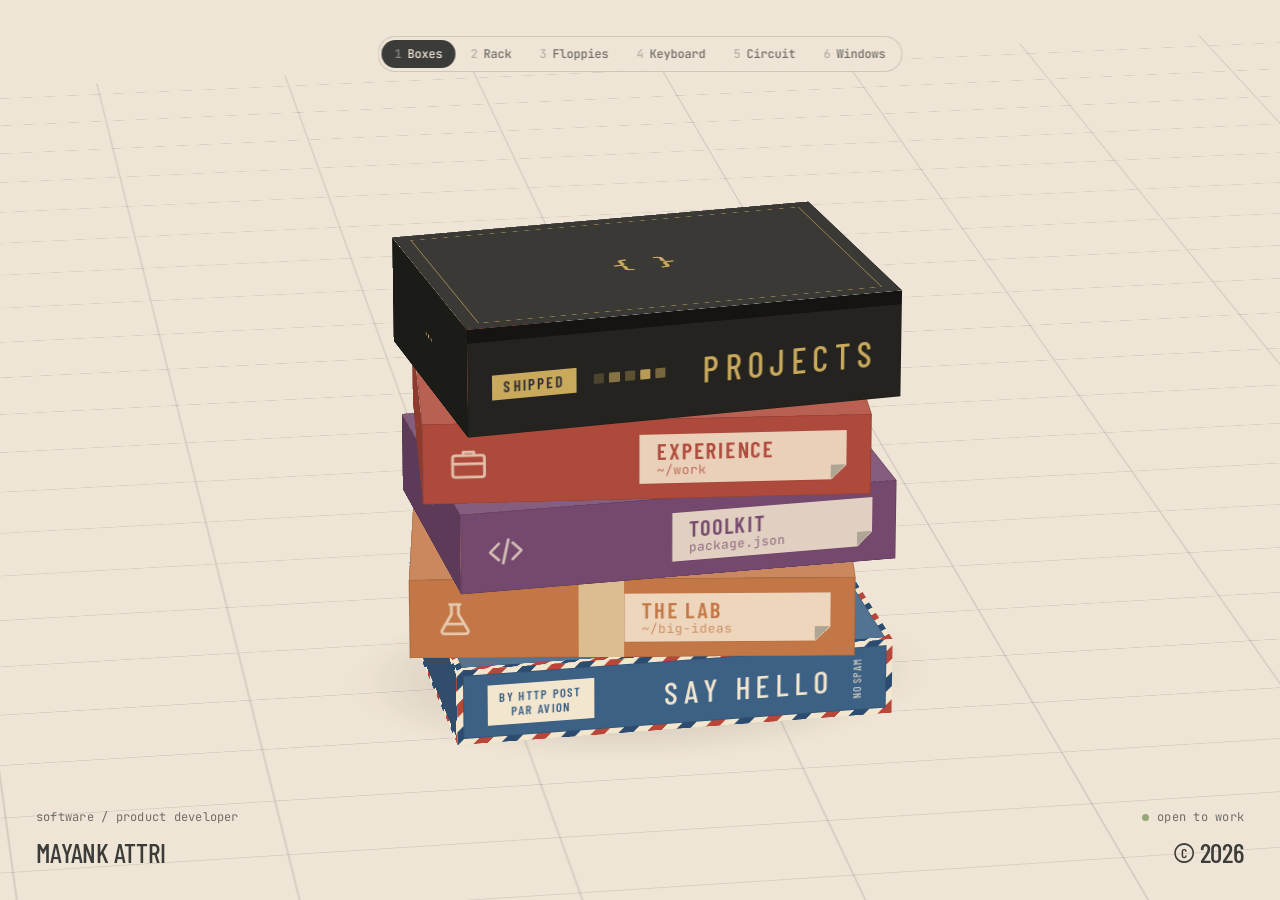
==== commit 59b4f9c7: "Lab: interactive big-ideas topics; Contact: phone, email and socials - Lab is now three switchable i" ====
--- a/index.html
+++ b/index.html
@@ -9,14 +9,14 @@
   <link rel="preconnect" href="https://fonts.gstatic.com" crossorigin>
   <link rel="stylesheet" href="https://fonts.googleapis.com/css2?family=Barlow+Condensed:wght@400;500;600;700&family=JetBrains+Mono:wght@400;500&family=Caveat:wght@500&display=swap">
   <link rel="icon" href="favicon.svg" type="image/svg+xml">
-  <link rel="stylesheet" href="css/base.css?v=10">
-  <link rel="stylesheet" href="css/home.css?v=10">
-  <link rel="stylesheet" href="css/views.css?v=10">
-  <script src="js/data.js?v=10" defer></script>
-  <script src="js/views.js?v=10" defer></script>
-  <script src="js/home.js?v=10" defer></script>
-  <script src="js/twist.js?v=10" defer></script>
-  <script src="js/lift.js?v=10" defer></script>
+  <link rel="stylesheet" href="css/base.css?v=14">
+  <link rel="stylesheet" href="css/home.css?v=14">
+  <link rel="stylesheet" href="css/views.css?v=14">
+  <script src="js/data.js?v=14" defer></script>
+  <script src="js/views.js?v=14" defer></script>
+  <script src="js/home.js?v=14" defer></script>
+  <script src="js/twist.js?v=14" defer></script>
+  <script src="js/lift.js?v=14" defer></script>
 </head>
 <body>
 <main class="home" data-view="boxes">
@@ -83,7 +83,7 @@
         <span class="face f-front">
           <svg class="icon" viewBox="0 0 24 24" aria-hidden="true"><path d="M9 3h6M10 3v6L4.5 19a1.5 1.5 0 0 0 1.3 2h12.4a1.5 1.5 0 0 0 1.3-2L14 9V3M7 15h10"/></svg>
           <span class="tape tape-v" aria-hidden="true"></span>
-          <span class="sticker"><b>THE LAB</b><small>~/ai-agents</small></span>
+          <span class="sticker"><b>THE LAB</b><small>~/big-ideas</small></span>
         </span>
         <span class="face f-back"></span>
         <span class="face f-left"></span>
